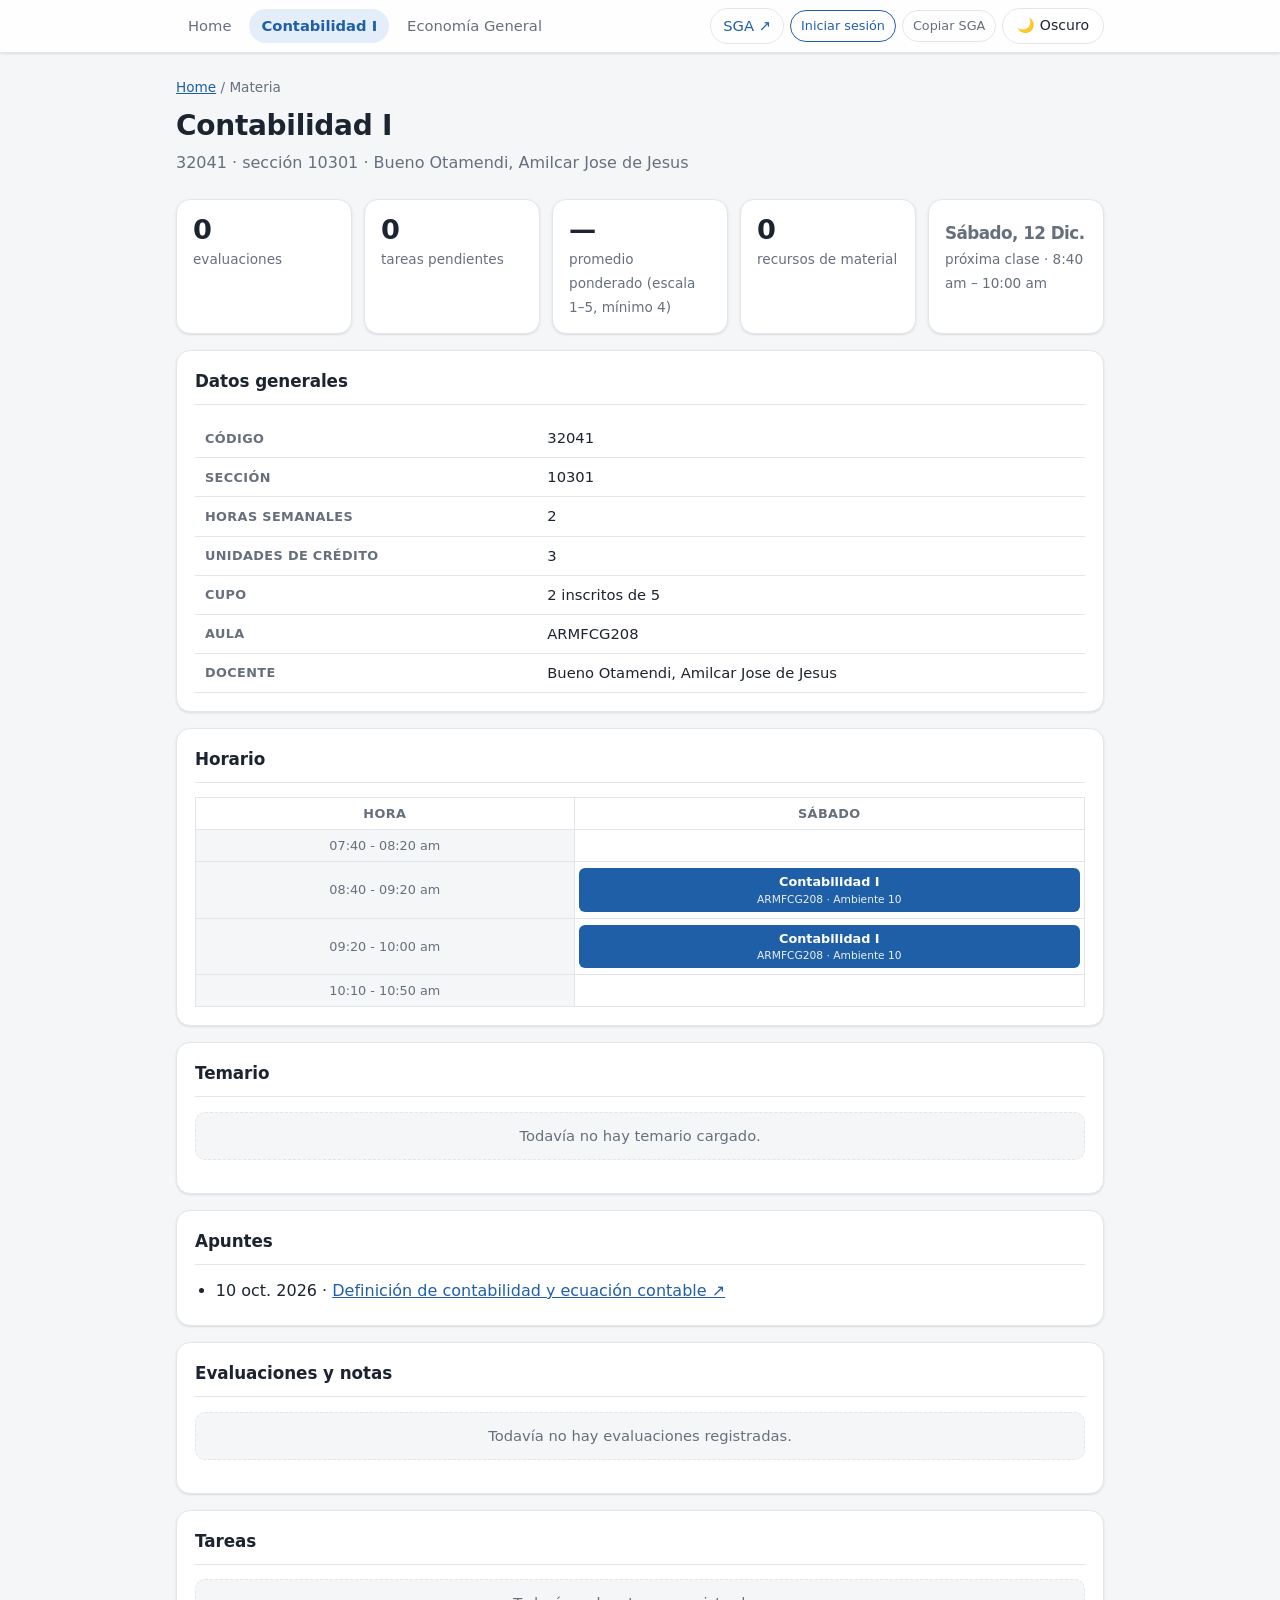
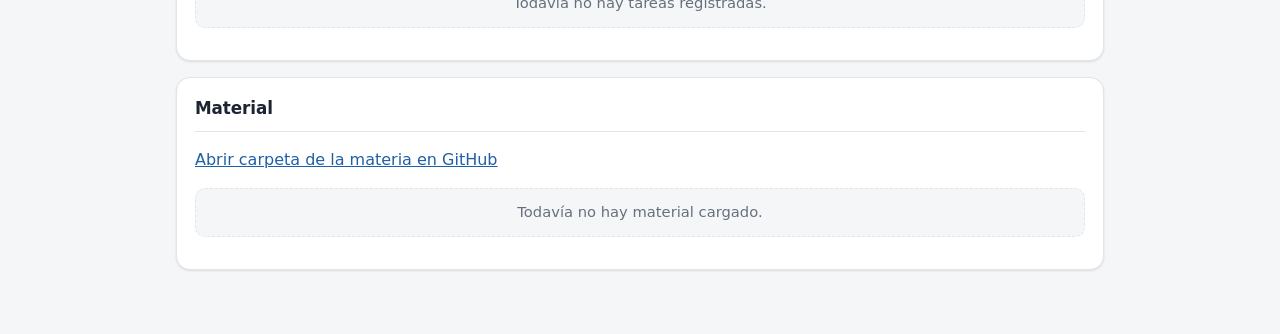
==== docs/contabilidad-i/index.html @ 752fd614 "Agregar guía para la exposición de las unidades III y IV de Economía General Co-Authored-By: Claude " ====
<!doctype html>
<html lang="es">
<head>
<meta charset="utf-8">
<meta name="viewport" content="width=device-width, initial-scale=1">
<title>Materia · UNESR 2026-2</title>
<link rel="icon" href="data:image/svg+xml,%3Csvg xmlns=%27http://www.w3.org/2000/svg%27 viewBox=%270 0 32 32%27%3E%3Crect width=%2732%27 height=%2732%27 rx=%277%27 fill=%27%231f5fa8%27/%3E%3Ctext x=%2716%27 y=%2722%27 font-size=%2717%27 text-anchor=%27middle%27 fill=%27white%27 font-family=%27sans-serif%27 font-weight=%27700%27%3EU%3C/text%3E%3C/svg%3E">
<meta name="theme-color" content="#1f5fa8">
<link rel="stylesheet" href="../assets/style.css?v=20261106095344">
</head>
<body data-root="../" data-materia="contabilidad-i">
<nav class="top" id="nav"></nav>
<main>
  <div class="crumb"><a href="../">Home</a> / Materia</div>
  <h1 id="titulo"></h1>
  <p class="sub" id="sub"></p>
  <p class="muted" id="msg-mat"></p>

  <section class="kpis" id="kpis"></section>

  <section class="card"><h2>Datos generales</h2><div id="datos"></div></section>
  <section class="card"><h2>Horario</h2><div id="horario"></div></section>
  <section class="card" id="card-contactos" hidden><h2>Contactos</h2><div id="contactos"></div></section>
  <section class="card"><h2>Temario</h2><div id="temario"></div></section>
  <section class="card"><h2>Apuntes</h2><div id="apuntes"></div></section>
  <section class="card" id="card-guias" hidden><h2>Guías de estudio</h2><div id="guias"></div></section>
  <section class="card"><h2>Evaluaciones y notas</h2><div id="evals"></div></section>
  <section class="card"><h2>Tareas</h2><div id="tareas"></div></section>
  <section class="card"><h2>Material</h2><div id="material"></div></section>
</main>
<script src="../assets/data.js?v=20261106095344"></script>
<script src="../assets/app.js?v=20261106095344"></script>
<script type="module" src="../assets/privado.js?v=20261106095344"></script>
</body>
</html>
---- docs/assets/style.css ----
:root {
  --bg: #f5f6f8; --card: #fff; --text: #1b2430; --muted: #66707d;
  --line: #e2e6ea; --accent: #1f5fa8; --accent-soft: #e4eefa;
  --a: #1f5fa8; --b: #c2570c; --warn: #fff4d6; --warn-line: #e6c56a;
  --shadow: 0 1px 2px rgba(16,24,40,.05), 0 1px 3px rgba(16,24,40,.06);
  --shadow-h: 0 4px 14px rgba(16,24,40,.10);
}
@media (prefers-color-scheme: dark) {
  :root:not([data-theme="light"]) {
    --bg: #12161b; --card: #1a2028; --text: #e6e9ed; --muted: #99a3b0;
    --line: #2b333d; --accent: #6aa7ec; --accent-soft: #1d2b3d;
    --a: #6aa7ec; --b: #f0925a; --warn: #33290f; --warn-line: #6b5820;
    --shadow: 0 1px 2px rgba(0,0,0,.4); --shadow-h: 0 4px 14px rgba(0,0,0,.5);
  }
}
:root[data-theme="dark"] {
  --bg: #12161b; --card: #1a2028; --text: #e6e9ed; --muted: #99a3b0;
  --line: #2b333d; --accent: #6aa7ec; --accent-soft: #1d2b3d;
  --a: #6aa7ec; --b: #f0925a; --warn: #33290f; --warn-line: #6b5820;
  --shadow: 0 1px 2px rgba(0,0,0,.4); --shadow-h: 0 4px 14px rgba(0,0,0,.5);
}
* { box-sizing: border-box; }
body { margin: 0; background: var(--bg); color: var(--text);
  font: 16px/1.5 system-ui, -apple-system, "Segoe UI", sans-serif; }
a { color: var(--accent); }
main { max-width: 960px; margin: 0 auto; padding: 24px 16px 48px; }
h1 { font-size: 1.6rem; margin: 0; }
h2 { font-size: 1.05rem; margin: 0 0 12px; }
.sub { color: var(--muted); margin: 4px 0 24px; }
.muted { color: var(--muted); }

nav.top { background: var(--card); border-bottom: 1px solid var(--line); position: sticky; top: 0; z-index: 5; }
nav.top .in { max-width: 960px; margin: 0 auto; padding: 8px 16px; display: flex; gap: 6px; align-items: center; flex-wrap: wrap; }
nav.top a { text-decoration: none; color: var(--muted); padding: 6px 12px; border-radius: 99px; font-size: .92rem; white-space: nowrap; }
nav.top a:hover { color: var(--text); background: var(--bg); }
nav.top a.on { color: var(--accent); background: var(--accent-soft); font-weight: 600; }
nav.top .sp { flex: 1; }
nav.top a.sga { color: var(--accent); border: 1px solid var(--line); }
#copiar, #sesion { background: none; color: var(--muted); border: 1px solid var(--line); border-radius: 99px; padding: 5px 10px; font: inherit; font-size: .8rem; cursor: pointer; white-space: nowrap; }
#copiar:hover, #sesion:hover { color: var(--text); border-color: var(--accent); }

.ok { color: #1a7f4b; font-weight: 600; }
.bad { color: #c62828; font-weight: 600; }
:root[data-theme="dark"] .ok { color: #5fd18f; }
:root[data-theme="dark"] .bad { color: #ff7b7b; }
@media (prefers-color-scheme: dark) {
  :root:not([data-theme="light"]) .ok { color: #5fd18f; }
  :root:not([data-theme="light"]) .bad { color: #ff7b7b; }
}

.tl { list-style: none; margin: 0; padding: 0; }
.tl li { display: flex; gap: 12px; align-items: flex-start; padding: 10px 0; border-bottom: 1px solid var(--line); }
.tl li:last-child { border-bottom: 0; }
.tl .fecha { min-width: 130px; color: var(--muted); font-size: .88rem; }
.tl .que { flex: 1; }
.tl .que small { display: block; color: var(--muted); }
.tl .est { font-size: .78rem; border-radius: 99px; padding: 2px 10px; white-space: nowrap; border: 1px solid var(--line); color: var(--muted); }
.tl li.curso .est { background: var(--warn); border-color: var(--warn-line); color: var(--text); font-weight: 600; }
.tl li.prox .est { background: var(--accent-soft); border-color: transparent; color: var(--accent); }
.tl li.pasado { opacity: .55; }
@media (max-width: 560px) { .tl li { flex-wrap: wrap; } .tl .fecha { min-width: 100%; } .tl .que { flex-basis: 100%; } }
#tema { background: var(--card); color: var(--text); border: 1px solid var(--line); border-radius: 99px;
  padding: 6px 14px; font: inherit; font-size: .88rem; cursor: pointer; white-space: nowrap; }
#tema:hover { border-color: var(--accent); }

.card { background: var(--card); border: 1px solid var(--line); border-radius: 12px; padding: 16px; margin-bottom: 16px; }
.kpis { display: grid; grid-template-columns: repeat(auto-fit, minmax(150px, 1fr)); gap: 12px; margin-bottom: 16px; }
.kpi { background: var(--card); border: 1px solid var(--line); border-radius: 12px; padding: 14px 16px; }
.kpi b { display: block; font-size: 1.7rem; line-height: 1.2; }
.kpi span { color: var(--muted); font-size: .85rem; }
.bar { height: 10px; background: var(--line); border-radius: 99px; overflow: hidden; }
.bar > i { display: block; height: 100%; background: var(--accent); }
.row { display: flex; justify-content: space-between; gap: 12px; color: var(--muted); font-size: .88rem; margin-top: 8px; flex-wrap: wrap; }
table { width: 100%; border-collapse: collapse; font-size: .92rem; }
th, td { text-align: left; padding: 8px 10px; border-bottom: 1px solid var(--line); }
th { color: var(--muted); font-weight: 600; font-size: .8rem; text-transform: uppercase; letter-spacing: .03em; }
.scroll { overflow-x: auto; }
.dot { display: inline-block; width: 10px; height: 10px; border-radius: 50%; margin-right: 6px; }
.grid th, .grid td { text-align: center; border: 1px solid var(--line); padding: 6px 4px; font-size: .8rem; }
.grid td.hora { color: var(--muted); white-space: nowrap; background: var(--bg); }
.grid th.hoy { color: var(--accent); background: var(--accent-soft); }
.cls { border-radius: 6px; padding: 4px; font-weight: 600; color: #fff; }
.cls small { display: block; font-weight: 400; opacity: .9; }
.note { background: var(--warn); border: 1px solid var(--warn-line); border-radius: 10px; padding: 10px 12px; font-size: .88rem; margin-top: 12px; }
.empty { color: var(--muted); font-size: .92rem; padding: 4px 0; }
.mats { display: grid; grid-template-columns: repeat(auto-fit, minmax(260px, 1fr)); gap: 12px; margin-bottom: 16px; }
.mat { display: block; text-decoration: none; color: inherit; background: var(--card); border: 1px solid var(--line);
  border-left: 4px solid var(--accent); border-radius: 12px; padding: 14px 16px; }
.mat:hover { border-color: var(--accent); }
.mat b { display: block; font-size: 1.05rem; }
.mat span { color: var(--muted); font-size: .85rem; display: block; }
.crumb { font-size: .85rem; color: var(--muted); margin-bottom: 8px; }
footer { color: var(--muted); font-size: .8rem; margin-top: 24px; }

#json { width: 100%; font: .82rem/1.4 ui-monospace, monospace; background: var(--bg); color: var(--text);
  border: 1px solid var(--line); border-radius: 8px; padding: 10px; }
details summary { cursor: pointer; color: var(--accent); margin: 12px 0 8px; }
.btn { background: var(--accent); color: #fff; border: 0; border-radius: 99px; padding: 6px 16px; font: inherit; cursor: pointer; }

.frm { display: flex; gap: 8px; flex-wrap: wrap; margin-top: 12px; }
.frm input { font: inherit; background: var(--bg); color: var(--text); border: 1px solid var(--line); border-radius: 8px; padding: 6px 8px; min-width: 0; }
.frm input[name="nombre"], .frm input[name="titulo"], .frm input[name="url"], .frm input[name="correo"] { flex: 1 1 180px; }
.mini { width: 5.5rem; font: inherit; background: var(--bg); color: var(--text); border: 1px solid var(--line); border-radius: 8px; padding: 4px 6px; }
.cp, .wa { font-size: .85rem; margin-left: 6px; white-space: nowrap; }
.cp { text-decoration: underline; }
.x { background: none; border: 0; color: var(--muted); cursor: pointer; font: inherit; }
.x:hover { color: #c62828; }

nav.top .links, nav.top .acts { display: flex; gap: 6px; align-items: center; }
nav.top .acts { margin-left: auto; }
@media (max-width: 640px) {
  main { padding: 16px 12px 40px; }
  nav.top { position: static; }
  nav.top .in { flex-direction: column; align-items: stretch; gap: 6px; padding: 8px 12px; }
  nav.top .links, nav.top .acts { overflow-x: auto; flex-wrap: nowrap; scrollbar-width: none; }
  nav.top .acts { margin-left: 0; justify-content: space-between; }
  nav.top a, #copiar, #sesion, #tema { flex: 0 0 auto; }
  #copiar, #sesion, #tema, nav.top a.sga { padding: 5px 10px; font-size: .8rem; }
  .card { padding: 14px; }
  h1 { font-size: 1.35rem; }
}

@media (max-width: 640px) {
  nav.top .acts { gap: 4px; }
  #copiar, #sesion, #tema, nav.top a.sga { padding: 5px 8px; }
  .cls { font-size: .72rem; padding: 3px; }
  .grid td.hora { font-size: .72rem; white-space: normal; }
}

/* ---- Pulido de UI/UX ---- */
html { scroll-behavior: smooth; -webkit-text-size-adjust: 100%; }
body { -webkit-font-smoothing: antialiased; }
:focus-visible { outline: 2px solid var(--accent); outline-offset: 2px; border-radius: 6px; }
button, .btn, a.mat, .card { transition: border-color .15s, box-shadow .15s, background-color .15s, transform .15s; }
button { -webkit-tap-highlight-color: transparent; }
@media (prefers-reduced-motion: reduce) { * { transition: none !important; scroll-behavior: auto !important; } }

h1 { font-size: 1.75rem; letter-spacing: -.01em; }
h2 { font-size: 1.05rem; letter-spacing: -.005em; }
main > h2 { margin: 24px 0 12px; }
.card, .kpi, .mat { box-shadow: var(--shadow); }
.card { border-radius: 14px; padding: 18px; }
.card > h2 { padding-bottom: 10px; margin-bottom: 14px; border-bottom: 1px solid var(--line); }
.kpi { border-radius: 14px; }
.kpi b { letter-spacing: -.02em; }
.kpi .peq { font-size: 1.05rem; text-transform: capitalize; }

nav.top { background: color-mix(in srgb, var(--card) 88%, transparent); backdrop-filter: saturate(1.4) blur(8px); box-shadow: var(--shadow); }
nav.top a[aria-current="page"] { color: var(--accent); background: var(--accent-soft); font-weight: 600; }
#copiar:hover, #sesion:hover, #tema:hover { background: var(--bg); }
#sesion { color: var(--accent); border-color: var(--accent); }

.proxima { display: flex; flex-direction: column; gap: 2px; border-left: 4px solid var(--accent); }
.proxima b { font-size: 1.25rem; letter-spacing: -.01em; }
.proxima .etq { color: var(--accent); font-size: .78rem; font-weight: 700; text-transform: uppercase; letter-spacing: .06em; }
.proxima span:not(.etq) { text-transform: capitalize; }
.proxima .muted { text-transform: none !important; font-size: .9rem; }

.mat { border-left-color: var(--c, var(--accent)); border-radius: 14px; }
.mat:hover { box-shadow: var(--shadow-h); transform: translateY(-1px); border-color: var(--c, var(--accent)); }
.mat span { margin-top: 2px; }
.mat .prox { color: var(--text); font-size: .85rem; margin-top: 6px; }
.mat .prox::before { content: "• "; color: var(--c, var(--accent)); }

.tl li { padding: 12px 4px; }
tbody tr:hover td { background: color-mix(in srgb, var(--accent-soft) 45%, transparent); }
.grid tbody tr:hover td { background: none; }
.grid td { vertical-align: middle; }

.pill { display: inline-block; font-size: .72rem; font-weight: 600; border-radius: 99px; padding: 1px 8px; margin-left: 6px; white-space: nowrap; }
.pill.aviso { background: var(--warn); border: 1px solid var(--warn-line); }
.pill.mal { background: #fde8e8; color: #b42318; border: 1px solid #f5b5b0; }
:root[data-theme="dark"] .pill.mal { background: #3a1717; color: #ff9a92; border-color: #6b2a2a; }
@media (prefers-color-scheme: dark) { :root:not([data-theme="light"]) .pill.mal { background: #3a1717; color: #ff9a92; border-color: #6b2a2a; } }

.empty { background: var(--bg); border: 1px dashed var(--line); border-radius: 10px; padding: 12px; text-align: center; }
.card ol, .card ul { padding-left: 1.3rem; margin: 0; }
.card li { margin: 4px 0; }
.card ol li::marker { color: var(--accent); font-weight: 600; }
.tl { padding: 0; }

.btn { font-weight: 600; padding: 7px 18px; }
.btn:hover { filter: brightness(1.08); box-shadow: var(--shadow-h); }
.btn:active { transform: translateY(1px); }
.frm input:focus, .mini:focus, #json:focus { border-color: var(--accent); outline: none; box-shadow: 0 0 0 3px var(--accent-soft); }
.x { padding: 2px 6px; border-radius: 6px; }
.x:hover { background: var(--bg); }

.cp { background: var(--bg); border: 1px solid var(--line); border-radius: 99px; padding: 1px 10px; text-decoration: none; color: var(--text); }
.cp:hover { border-color: var(--accent); color: var(--accent); }
a.wa { display: inline-block; background: #1a7f4b; color: #fff; border-radius: 99px; padding: 1px 10px; text-decoration: none; font-weight: 600; }
a.wa:hover { filter: brightness(1.12); }

@media (max-width: 640px) {
  nav.top { position: sticky; top: 0; }
  .card { padding: 14px; }
  .kpis { grid-template-columns: repeat(2, 1fr); gap: 10px; }
  .kpi { padding: 12px; }
  .kpi b { font-size: 1.45rem; }
  .card > h2 { margin-bottom: 10px; }
  /* Tablas de datos: la primera columna se mantiene visible al deslizar. */
  .scroll table:not(.grid) th:first-child, .scroll table:not(.grid) td:first-child { position: sticky; left: 0; background: var(--card); }
  .frm > * { flex: 1 1 100%; }
  .frm .btn { flex: 0 0 auto; }
  .tl .fecha { min-width: 100%; font-weight: 600; }
}
@media print {
  nav.top, .frm, .x, #sesion, #copiar, #tema { display: none !important; }
  body { background: #fff; }
  .card, .kpi, .mat { box-shadow: none; break-inside: avoid; }
}

/* ---- Guías de estudio (p. ej. economia-general/exposicion/) ---- */
.guia h3 { font-size: .95rem; margin: 18px 0 8px; color: var(--accent); }
.guia .card p { margin: 0 0 10px; }
.toc { display: flex; flex-wrap: wrap; gap: 6px; margin-bottom: 16px; }
.toc a { text-decoration: none; font-size: .85rem; padding: 4px 12px; border-radius: 99px; background: var(--card); border: 1px solid var(--line); color: var(--text); }
.toc a:hover { border-color: var(--accent); color: var(--accent); }
.guia [id] { scroll-margin-top: 70px; }
.unidad { display: flex; align-items: baseline; gap: 10px; flex-wrap: wrap; font-size: 1.3rem !important; margin: 32px 0 14px !important; }
.unidad span { font-size: .75rem; font-weight: 700; text-transform: uppercase; letter-spacing: .06em; color: #fff; background: var(--a); border-radius: 99px; padding: 3px 12px; }
.unidad.b span { background: var(--b); }
.cols { display: grid; grid-template-columns: repeat(auto-fit, minmax(240px, 1fr)); gap: 12px; margin: 8px 0; }
.caja { background: var(--bg); border: 1px solid var(--line); border-radius: 12px; padding: 12px 14px; }
.caja > b { display: block; font-size: 1rem; }
.caja > small { display: block; color: var(--muted); margin-bottom: 6px; }
.caja p { margin: 6px 0 0 !important; font-size: .93rem; }
.caja ul { margin-top: 6px !important; font-size: .93rem; }
.frase { background: var(--accent-soft); border-left: 4px solid var(--accent); border-radius: 8px; padding: 10px 12px; margin-top: 12px !important; }
.nemo { background: var(--warn); border: 1px solid var(--warn-line); border-radius: 10px; padding: 8px 12px; font-size: .92rem; }
.rasgos li { margin: 6px 0; }
.bloques { min-width: 640px; }
.reparto td, .reparto th { text-align: center; }
.reparto td:first-child { font-weight: 700; }
.comp td:first-child { font-weight: 600; color: var(--muted); }
.linea .fecha { min-width: 110px; font-weight: 600; color: var(--text); }
.linea .est.u3 { color: var(--a); border-color: var(--a); }
.linea .est.u4 { color: var(--b); border-color: var(--b); }
.guia details { border-bottom: 1px solid var(--line); padding: 2px 0; }
.guia details summary { color: var(--text); font-weight: 600; margin: 8px 0; }
.guia details summary::marker { color: var(--accent); }
.guia details p { color: var(--text); margin: 0 0 12px 18px; }
.glos { display: grid; grid-template-columns: minmax(150px, max-content) 1fr; gap: 6px 16px; margin: 0; }
.glos dt { font-weight: 600; }
.glos dd { margin: 0; color: var(--muted); }
@media (max-width: 560px) { .glos { grid-template-columns: 1fr; } .glos dd { margin-bottom: 8px; } .linea .fecha { min-width: 0; } .linea li { flex-wrap: nowrap; } .linea .que { flex-basis: auto; } }
@media print { .toc { display: none; } .guia details { break-inside: avoid; } }
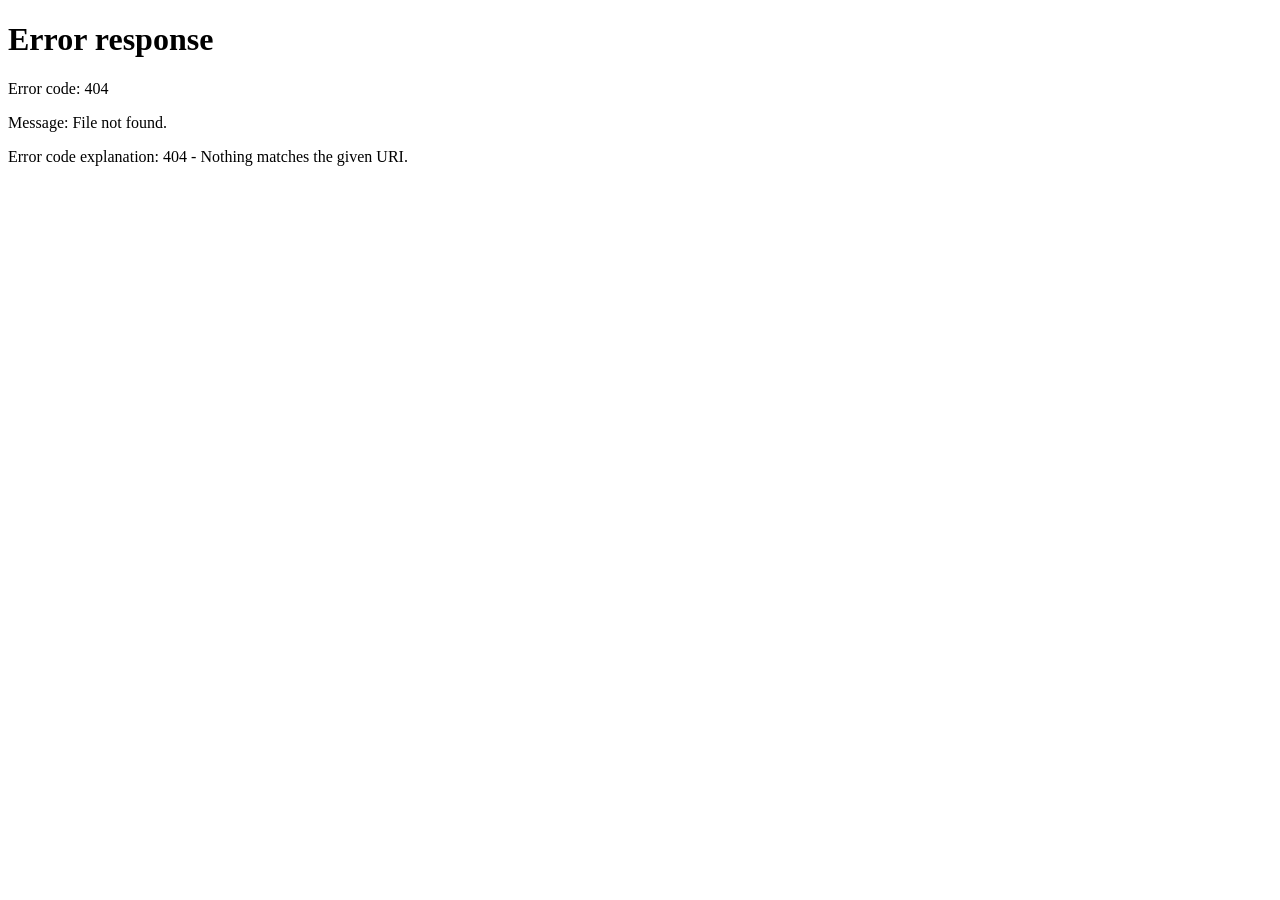
==== commit 329b8a57: "Convertir el repo en el portal UNESR de todos los lapsos El sitio de 2026-2 pasa a docs/2026-2/ (dat" ====
--- a/docs/contabilidad-i/index.html
+++ b/docs/contabilidad-i/index.html
@@ -2,34 +2,9 @@
 <html lang="es">
 <head>
 <meta charset="utf-8">
-<meta name="viewport" content="width=device-width, initial-scale=1">
-<title>Materia · UNESR 2026-2</title>
-<link rel="icon" href="data:image/svg+xml,%3Csvg xmlns=%27http://www.w3.org/2000/svg%27 viewBox=%270 0 32 32%27%3E%3Crect width=%2732%27 height=%2732%27 rx=%277%27 fill=%27%231f5fa8%27/%3E%3Ctext x=%2716%27 y=%2722%27 font-size=%2717%27 text-anchor=%27middle%27 fill=%27white%27 font-family=%27sans-serif%27 font-weight=%27700%27%3EU%3C/text%3E%3C/svg%3E">
-<meta name="theme-color" content="#1f5fa8">
-<link rel="stylesheet" href="../assets/style.css?v=20261106095344">
+<title>Se mudó a /2026-2/contabilidad-i/</title>
+<meta http-equiv="refresh" content="0; url=/2026-2/contabilidad-i/">
+<link rel="canonical" href="https://unesr.ubbedigital.com/2026-2/contabilidad-i/">
 </head>
-<body data-root="../" data-materia="contabilidad-i">
-<nav class="top" id="nav"></nav>
-<main>
-  <div class="crumb"><a href="../">Home</a> / Materia</div>
-  <h1 id="titulo"></h1>
-  <p class="sub" id="sub"></p>
-  <p class="muted" id="msg-mat"></p>
-
-  <section class="kpis" id="kpis"></section>
-
-  <section class="card"><h2>Datos generales</h2><div id="datos"></div></section>
-  <section class="card"><h2>Horario</h2><div id="horario"></div></section>
-  <section class="card" id="card-contactos" hidden><h2>Contactos</h2><div id="contactos"></div></section>
-  <section class="card"><h2>Temario</h2><div id="temario"></div></section>
-  <section class="card"><h2>Apuntes</h2><div id="apuntes"></div></section>
-  <section class="card" id="card-guias" hidden><h2>Guías de estudio</h2><div id="guias"></div></section>
-  <section class="card"><h2>Evaluaciones y notas</h2><div id="evals"></div></section>
-  <section class="card"><h2>Tareas</h2><div id="tareas"></div></section>
-  <section class="card"><h2>Material</h2><div id="material"></div></section>
-</main>
-<script src="../assets/data.js?v=20261106095344"></script>
-<script src="../assets/app.js?v=20261106095344"></script>
-<script type="module" src="../assets/privado.js?v=20261106095344"></script>
-</body>
+<body><p>Esta página se mudó a <a href="/2026-2/contabilidad-i/">/2026-2/contabilidad-i/</a>.</p></body>
 </html>
